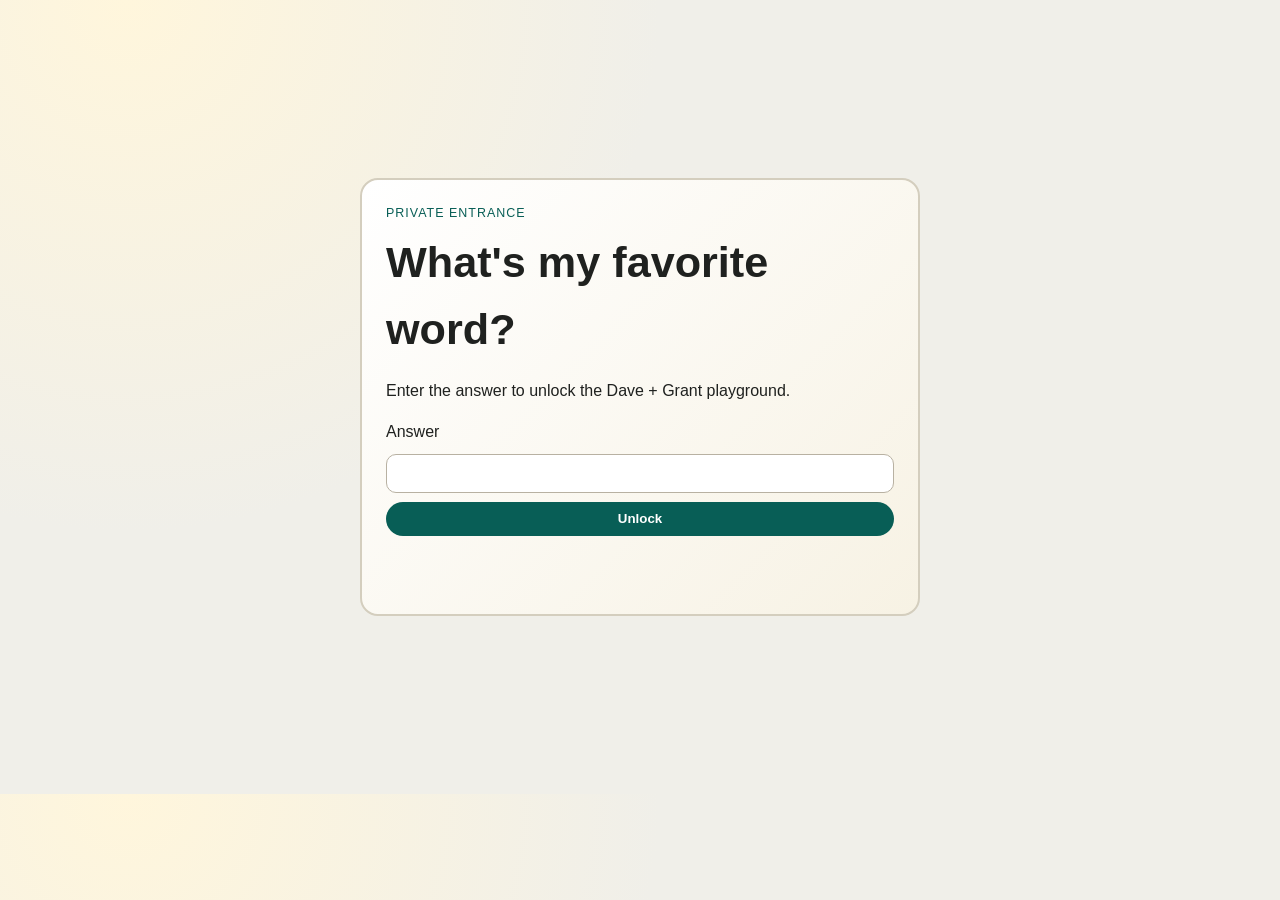
==== index.html @ 0539aa27 "Add files via upload" ====
﻿<!doctype html>
<html lang="en">
<head>
  <meta charset="UTF-8" />
  <meta name="viewport" content="width=device-width, initial-scale=1.0" />
  <title>Dave + Grant Vibe Playground</title>
  <meta name="description" content="A shared coding playground for Dave and Grant." />
  <link rel="stylesheet" href="styles.css" />
</head>
<body>
  <section class="gate-wrap" id="gate-wrap">
    <div class="gate-card">
      <p class="eyebrow">Private Entrance</p>
      <h1>What's my favorite word?</h1>
      <p>Enter the answer to unlock the Dave + Grant playground.</p>
      <form id="gate-form" class="gate-form">
        <label for="gate-input">Answer</label>
        <input id="gate-input" name="answer" type="password" autocomplete="off" required />
        <button class="btn" type="submit">Unlock</button>
      </form>
      <p id="gate-error" class="error-msg" aria-live="polite"></p>
    </div>
  </section>

  <div id="site-content" class="site-content hidden">
    <header class="hero">
      <p class="eyebrow">GitHub Pages Playground</p>
      <h1>Dave + Grant Vibe Coding Lab</h1>
      <p class="subhead">This is our playground for vibe-coding fun new projects. The sky is the limit.</p>
      <nav class="hero-actions">
        <a class="btn" href="#playgrounds">Jump To Playgrounds</a>
        <a class="btn btn-secondary" href="#memes">Motivation Memes</a>
      </nav>
    </header>

    <main>
      <section id="playgrounds" class="panel">
        <h2>Choose A Playground</h2>
        <p>Pick a tab and start building. No pressure. Just ship stuff.</p>
        <div class="tab-row" role="tablist" aria-label="Playground Tabs">
          <button id="tab-dave" class="tab-btn active" data-target="pane-dave" role="tab" aria-selected="true">Dave</button>
          <button id="tab-grant" class="tab-btn" data-target="pane-grant" role="tab" aria-selected="false">Grant</button>
        </div>

        <section id="pane-dave" class="tab-pane active" role="tabpanel" aria-labelledby="tab-dave">
          <h3>Dave's Playground</h3>
          <p>Bills energy, UFC intensity, and fast experiments.</p>
          <div class="grid">
            <article class="card">
              <h4>Buffalo Bills Build Zone</h4>
              <p>Idea: Build a game-day checklist app with scores, snacks, and superstition tracking.</p>
              <a href="projects/hello-world/index.html">Open starter project</a>
            </article>
            <article class="card">
              <h4>UFC Fight-Night Lab</h4>
              <p>Idea: Create a round timer + prediction tracker for every fight card.</p>
              <a href="notes/ideas.md">Drop this in ideas</a>
            </article>
          </div>
        </section>

        <section id="pane-grant" class="tab-pane" role="tabpanel" aria-labelledby="tab-grant">
          <h3>Grant's Playground</h3>
          <p>Magic deck vibes and Golden Knights hustle.</p>
          <div class="grid">
            <article class="card">
              <h4>Magic Deck Toolkit</h4>
              <p>Idea: Build a card combo finder and mana curve visualizer for favorite decks.</p>
              <a href="projects/hello-world/index.html">Open starter project</a>
            </article>
            <article class="card">
              <h4>Golden Knights Tracker</h4>
              <p>Idea: Build a page that tracks game dates, results, and season momentum.</p>
              <a href="notes/ideas.md">Drop this in ideas</a>
            </article>
          </div>
        </section>
      </section>

      <section id="memes" class="panel">
        <h2>Funny Motivational Memes</h2>
        <div class="grid">
          <article class="card meme-card">
            <h3>Drake Meme, Coding Edition</h3>
            <p>Not this: Overthinking architecture for 4 hours.</p>
            <p>This: Ship ugly v1, improve tomorrow.</p>
          </article>
          <article class="card meme-card">
            <h3>Distracted Boyfriend Meme</h3>
            <p>Me: Trying to focus on one feature.</p>
            <p>Also me: "What if we add AI, leaderboards, and a mini game?"</p>
          </article>
          <article class="card meme-card">
            <h3>Two Buttons Meme</h3>
            <p>Button 1: "Refactor everything."</p>
            <p>Button 2: "Push to GitHub and celebrate progress."</p>
          </article>
        </div>
      </section>
    </main>

    <footer>
      <small>Made by Dave + Grant. Built for learning and shipping.</small>
    </footer>
  </div>

  <script>
    const gateForm = document.getElementById("gate-form");
    const gateInput = document.getElementById("gate-input");
    const gateWrap = document.getElementById("gate-wrap");
    const gateError = document.getElementById("gate-error");
    const siteContent = document.getElementById("site-content");

    gateForm.addEventListener("submit", function (event) {
      event.preventDefault();
      const answer = gateInput.value.trim().toLowerCase();

      if (answer === "in") {
        gateWrap.classList.add("hidden");
        siteContent.classList.remove("hidden");
        gateError.textContent = "";
      } else {
        gateError.textContent = "Nope. Try again.";
        gateInput.select();
      }
    });

    const tabButtons = document.querySelectorAll(".tab-btn");
    const tabPanes = document.querySelectorAll(".tab-pane");

    tabButtons.forEach(function (button) {
      button.addEventListener("click", function () {
        const targetId = button.getAttribute("data-target");

        tabButtons.forEach(function (btn) {
          btn.classList.remove("active");
          btn.setAttribute("aria-selected", "false");
        });

        tabPanes.forEach(function (pane) {
          pane.classList.remove("active");
        });

        button.classList.add("active");
        button.setAttribute("aria-selected", "true");
        document.getElementById(targetId).classList.add("active");
      });
    });
  </script>
</body>
</html>
---- styles.css ----
﻿:root {
  --bg: #f0efe9;
  --ink: #1f211f;
  --panel: #fffef8;
  --accent: #085e56;
  --accent-2: #f2ba3f;
  --border: #d4cebe;
  --tab: #ece7d8;
}

* {
  box-sizing: border-box;
}

body {
  margin: 0;
  font-family: "Trebuchet MS", "Segoe UI", sans-serif;
  background:
    radial-gradient(circle at 10% 0%, #fff6dc 0%, var(--bg) 38%),
    linear-gradient(160deg, #ffffff 0%, #f3efe3 100%);
  color: var(--ink);
  line-height: 1.55;
}

.hidden {
  display: none;
}

.gate-wrap,
.hero,
.panel,
footer {
  width: min(920px, 92vw);
  margin: 1.2rem auto;
}

.gate-wrap {
  min-height: 84vh;
  display: grid;
  place-items: center;
}

.gate-card {
  width: min(560px, 100%);
  background: linear-gradient(135deg, #ffffff 0%, #f7f2e4 100%);
  border: 2px solid var(--border);
  border-radius: 18px;
  padding: 1.5rem;
}

.gate-form {
  display: grid;
  gap: 0.55rem;
}

.gate-form input {
  padding: 0.6rem;
  border-radius: 10px;
  border: 1px solid #b8b1a2;
  font-size: 1rem;
}

.error-msg {
  min-height: 1.4rem;
  color: #9f1e1e;
  font-weight: 700;
}

.site-content {
  animation: reveal 300ms ease;
}

@keyframes reveal {
  from { opacity: 0; transform: translateY(10px); }
  to { opacity: 1; transform: translateY(0); }
}

.hero {
  background: linear-gradient(120deg, #ffffff 0%, #f9f3e2 100%);
  border: 2px solid var(--border);
  border-radius: 16px;
  padding: 2rem;
}

.eyebrow {
  text-transform: uppercase;
  letter-spacing: 0.08em;
  font-size: 0.78rem;
  color: var(--accent);
  margin: 0;
}

h1 {
  margin: 0.35rem 0 0.6rem;
  font-size: clamp(1.8rem, 4vw, 2.7rem);
}

.subhead {
  margin-top: 0;
}

.hero-actions {
  display: flex;
  gap: 0.75rem;
  flex-wrap: wrap;
}

.btn {
  display: inline-block;
  padding: 0.6rem 1rem;
  border-radius: 999px;
  text-decoration: none;
  font-weight: 700;
  color: #fff;
  background: var(--accent);
  border: 0;
  cursor: pointer;
}

.btn-secondary {
  background: var(--accent-2);
  color: #2f2408;
}

.panel {
  background: var(--panel);
  border: 2px solid var(--border);
  border-radius: 14px;
  padding: 1.3rem 1.2rem;
}

.tab-row {
  display: flex;
  gap: 0.5rem;
  margin: 0.8rem 0;
}

.tab-btn {
  background: var(--tab);
  color: #2d2d2d;
  border: 1px solid #c5bea8;
  border-radius: 999px;
  padding: 0.55rem 0.9rem;
  font-weight: 700;
  cursor: pointer;
}

.tab-btn.active {
  background: var(--accent);
  color: #fff;
  border-color: var(--accent);
}

.tab-pane {
  display: none;
}

.tab-pane.active {
  display: block;
}

.grid {
  display: grid;
  grid-template-columns: repeat(auto-fit, minmax(230px, 1fr));
  gap: 1rem;
}

.card {
  border: 1px solid var(--border);
  border-radius: 12px;
  padding: 0.9rem;
  background: #fff;
}

.card h3,
.card h4 {
  margin-top: 0;
}

.meme-card {
  background: linear-gradient(140deg, #fff 0%, #f7f1df 100%);
}

a {
  color: #0f5f91;
}

footer {
  text-align: center;
  padding: 0.4rem 0 1.4rem;
}

@media (max-width: 720px) {
  .hero,
  .panel,
  .gate-card {
    padding: 1rem;
  }
}
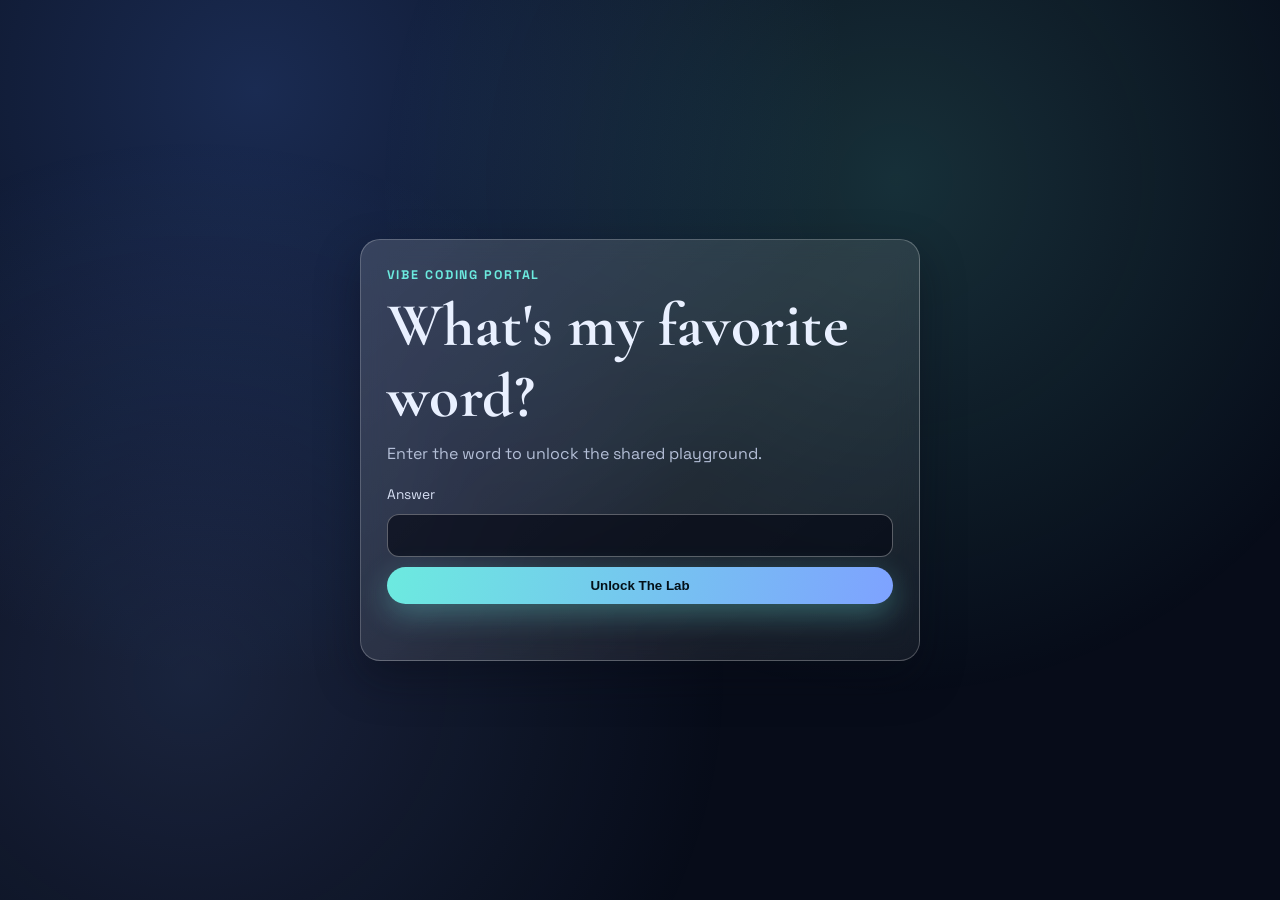
==== commit 4584c9a0: "Add files via upload" ====
--- a/index.html
+++ b/index.html
@@ -3,149 +3,28 @@
 <head>
   <meta charset="UTF-8" />
   <meta name="viewport" content="width=device-width, initial-scale=1.0" />
-  <title>Dave + Grant Vibe Playground</title>
-  <meta name="description" content="A shared coding playground for Dave and Grant." />
-  <link rel="stylesheet" href="styles.css" />
+  <title>Vibe Playground Entrance</title>
+  <meta name="description" content="Private entrance to the Dave + Grant vibe playground." />
+  <link rel="preconnect" href="https://fonts.googleapis.com" />
+  <link rel="preconnect" href="https://fonts.gstatic.com" crossorigin />
+  <link href="https://fonts.googleapis.com/css2?family=Cormorant+Garamond:wght@500;700&family=Space+Grotesk:wght@400;500;700&display=swap" rel="stylesheet" />
+  <link rel="stylesheet" href="assets/css/main.css" />
+  <script defer src="assets/js/main.js"></script>
 </head>
-<body>
-  <section class="gate-wrap" id="gate-wrap">
-    <div class="gate-card">
-      <p class="eyebrow">Private Entrance</p>
+<body data-page="gate" class="page-gate">
+  <div class="ambient-layer" aria-hidden="true"></div>
+  <main class="center-shell">
+    <section class="gate-card glass" data-reveal>
+      <p class="kicker">Vibe Coding Portal</p>
       <h1>What's my favorite word?</h1>
-      <p>Enter the answer to unlock the Dave + Grant playground.</p>
-      <form id="gate-form" class="gate-form">
+      <p class="muted">Enter the word to unlock the shared playground.</p>
+      <form id="gate-form" class="stack">
         <label for="gate-input">Answer</label>
         <input id="gate-input" name="answer" type="password" autocomplete="off" required />
-        <button class="btn" type="submit">Unlock</button>
+        <button class="btn btn-primary" type="submit">Unlock The Lab</button>
       </form>
-      <p id="gate-error" class="error-msg" aria-live="polite"></p>
-    </div>
-  </section>
-
-  <div id="site-content" class="site-content hidden">
-    <header class="hero">
-      <p class="eyebrow">GitHub Pages Playground</p>
-      <h1>Dave + Grant Vibe Coding Lab</h1>
-      <p class="subhead">This is our playground for vibe-coding fun new projects. The sky is the limit.</p>
-      <nav class="hero-actions">
-        <a class="btn" href="#playgrounds">Jump To Playgrounds</a>
-        <a class="btn btn-secondary" href="#memes">Motivation Memes</a>
-      </nav>
-    </header>
-
-    <main>
-      <section id="playgrounds" class="panel">
-        <h2>Choose A Playground</h2>
-        <p>Pick a tab and start building. No pressure. Just ship stuff.</p>
-        <div class="tab-row" role="tablist" aria-label="Playground Tabs">
-          <button id="tab-dave" class="tab-btn active" data-target="pane-dave" role="tab" aria-selected="true">Dave</button>
-          <button id="tab-grant" class="tab-btn" data-target="pane-grant" role="tab" aria-selected="false">Grant</button>
-        </div>
-
-        <section id="pane-dave" class="tab-pane active" role="tabpanel" aria-labelledby="tab-dave">
-          <h3>Dave's Playground</h3>
-          <p>Bills energy, UFC intensity, and fast experiments.</p>
-          <div class="grid">
-            <article class="card">
-              <h4>Buffalo Bills Build Zone</h4>
-              <p>Idea: Build a game-day checklist app with scores, snacks, and superstition tracking.</p>
-              <a href="projects/hello-world/index.html">Open starter project</a>
-            </article>
-            <article class="card">
-              <h4>UFC Fight-Night Lab</h4>
-              <p>Idea: Create a round timer + prediction tracker for every fight card.</p>
-              <a href="notes/ideas.md">Drop this in ideas</a>
-            </article>
-          </div>
-        </section>
-
-        <section id="pane-grant" class="tab-pane" role="tabpanel" aria-labelledby="tab-grant">
-          <h3>Grant's Playground</h3>
-          <p>Magic deck vibes and Golden Knights hustle.</p>
-          <div class="grid">
-            <article class="card">
-              <h4>Magic Deck Toolkit</h4>
-              <p>Idea: Build a card combo finder and mana curve visualizer for favorite decks.</p>
-              <a href="projects/hello-world/index.html">Open starter project</a>
-            </article>
-            <article class="card">
-              <h4>Golden Knights Tracker</h4>
-              <p>Idea: Build a page that tracks game dates, results, and season momentum.</p>
-              <a href="notes/ideas.md">Drop this in ideas</a>
-            </article>
-          </div>
-        </section>
-      </section>
-
-      <section id="memes" class="panel">
-        <h2>Funny Motivational Memes</h2>
-        <div class="grid">
-          <article class="card meme-card">
-            <h3>Drake Meme, Coding Edition</h3>
-            <p>Not this: Overthinking architecture for 4 hours.</p>
-            <p>This: Ship ugly v1, improve tomorrow.</p>
-          </article>
-          <article class="card meme-card">
-            <h3>Distracted Boyfriend Meme</h3>
-            <p>Me: Trying to focus on one feature.</p>
-            <p>Also me: "What if we add AI, leaderboards, and a mini game?"</p>
-          </article>
-          <article class="card meme-card">
-            <h3>Two Buttons Meme</h3>
-            <p>Button 1: "Refactor everything."</p>
-            <p>Button 2: "Push to GitHub and celebrate progress."</p>
-          </article>
-        </div>
-      </section>
-    </main>
-
-    <footer>
-      <small>Made by Dave + Grant. Built for learning and shipping.</small>
-    </footer>
-  </div>
-
-  <script>
-    const gateForm = document.getElementById("gate-form");
-    const gateInput = document.getElementById("gate-input");
-    const gateWrap = document.getElementById("gate-wrap");
-    const gateError = document.getElementById("gate-error");
-    const siteContent = document.getElementById("site-content");
-
-    gateForm.addEventListener("submit", function (event) {
-      event.preventDefault();
-      const answer = gateInput.value.trim().toLowerCase();
-
-      if (answer === "in") {
-        gateWrap.classList.add("hidden");
-        siteContent.classList.remove("hidden");
-        gateError.textContent = "";
-      } else {
-        gateError.textContent = "Nope. Try again.";
-        gateInput.select();
-      }
-    });
-
-    const tabButtons = document.querySelectorAll(".tab-btn");
-    const tabPanes = document.querySelectorAll(".tab-pane");
-
-    tabButtons.forEach(function (button) {
-      button.addEventListener("click", function () {
-        const targetId = button.getAttribute("data-target");
-
-        tabButtons.forEach(function (btn) {
-          btn.classList.remove("active");
-          btn.setAttribute("aria-selected", "false");
-        });
-
-        tabPanes.forEach(function (pane) {
-          pane.classList.remove("active");
-        });
-
-        button.classList.add("active");
-        button.setAttribute("aria-selected", "true");
-        document.getElementById(targetId).classList.add("active");
-      });
-    });
-  </script>
+      <p id="gate-error" class="error-text" aria-live="polite"></p>
+    </section>
+  </main>
 </body>
 </html>
--- a/assets/css/main.css
+++ b/assets/css/main.css
@@ -0,0 +1,393 @@
+﻿:root {
+  --bg: #070c19;
+  --bg-soft: #10182d;
+  --text: #e9f0ff;
+  --muted: #b4bfd7;
+  --primary: #6ceadf;
+  --primary-strong: #3ecbbf;
+  --accent: #7ea2ff;
+  --glass: rgba(255, 255, 255, 0.1);
+  --glass-border: rgba(255, 255, 255, 0.24);
+  --shadow: 0 18px 44px rgba(7, 10, 22, 0.38);
+}
+
+* {
+  box-sizing: border-box;
+}
+
+html {
+  scroll-behavior: smooth;
+}
+
+body {
+  margin: 0;
+  color: var(--text);
+  background: radial-gradient(circle at 20% 10%, #1a2b52 0%, var(--bg) 45%), linear-gradient(150deg, #090f20 0%, #05070f 100%);
+  font-family: "Space Grotesk", "Segoe UI", sans-serif;
+  line-height: 1.6;
+  min-height: 100vh;
+  overflow-x: hidden;
+}
+
+h1,
+h2,
+h3 {
+  font-family: "Cormorant Garamond", Georgia, serif;
+  letter-spacing: 0.01em;
+  line-height: 1.15;
+  margin: 0 0 0.55rem;
+}
+
+h1 {
+  font-size: clamp(2rem, 4.8vw, 4rem);
+}
+
+h2 {
+  font-size: clamp(1.7rem, 3.3vw, 2.9rem);
+}
+
+a {
+  color: #c9ddff;
+  text-decoration: none;
+}
+
+ul {
+  margin: 0;
+  padding-left: 1rem;
+}
+
+.bg-gradient,
+.ambient-layer {
+  position: fixed;
+  inset: 0;
+  pointer-events: none;
+  z-index: -2;
+}
+
+.ambient-layer {
+  background: radial-gradient(circle at 70% 20%, rgba(108, 234, 223, 0.16), transparent 45%), radial-gradient(circle at 15% 75%, rgba(126, 162, 255, 0.16), transparent 42%);
+  animation: pulse 9s ease-in-out infinite alternate;
+}
+
+@keyframes pulse {
+  from {
+    transform: scale(1);
+    opacity: 0.6;
+  }
+  to {
+    transform: scale(1.1);
+    opacity: 1;
+  }
+}
+
+.center-shell {
+  min-height: 100vh;
+  display: grid;
+  place-items: center;
+  padding: 1.2rem;
+}
+
+.glass {
+  background: linear-gradient(140deg, rgba(255, 255, 255, 0.15), rgba(255, 255, 255, 0.05));
+  border: 1px solid var(--glass-border);
+  box-shadow: var(--shadow);
+  border-radius: 20px;
+  backdrop-filter: blur(12px);
+}
+
+.gate-card {
+  width: min(560px, 100%);
+  padding: 1.6rem;
+}
+
+.kicker {
+  margin: 0 0 0.35rem;
+  font-size: 0.78rem;
+  letter-spacing: 0.15em;
+  text-transform: uppercase;
+  color: var(--primary);
+  font-weight: 700;
+}
+
+.muted {
+  color: var(--muted);
+  margin-top: 0;
+}
+
+.stack {
+  display: grid;
+  gap: 0.58rem;
+}
+
+label {
+  font-size: 0.86rem;
+  color: #d8e1f5;
+}
+
+input {
+  width: 100%;
+  border: 1px solid rgba(255, 255, 255, 0.32);
+  border-radius: 12px;
+  background: rgba(5, 9, 20, 0.65);
+  color: #fff;
+  font-size: 1rem;
+  padding: 0.72rem;
+}
+
+input:focus {
+  outline: 2px solid rgba(108, 234, 223, 0.58);
+  outline-offset: 2px;
+}
+
+.btn {
+  border: 0;
+  border-radius: 999px;
+  padding: 0.7rem 1.2rem;
+  font-weight: 700;
+  cursor: pointer;
+  transition: transform 160ms ease, box-shadow 160ms ease, background 200ms ease;
+}
+
+.btn-primary {
+  color: #041018;
+  background: linear-gradient(100deg, var(--primary) 0%, var(--accent) 100%);
+  box-shadow: 0 10px 30px rgba(108, 234, 223, 0.32);
+}
+
+.btn-primary:hover {
+  transform: translateY(-2px);
+  box-shadow: 0 12px 36px rgba(108, 234, 223, 0.42);
+}
+
+.error-text {
+  min-height: 1.3rem;
+  margin: 0.6rem 0 0;
+  color: #ff8b95;
+  font-weight: 700;
+}
+
+.top-nav {
+  width: min(1120px, 94vw);
+  margin: 1rem auto;
+  padding: 0.75rem 1rem;
+  display: flex;
+  justify-content: space-between;
+  align-items: center;
+  gap: 0.8rem;
+  position: sticky;
+  top: 0.55rem;
+  z-index: 30;
+}
+
+.brand {
+  color: #f7fbff;
+  font-weight: 700;
+}
+
+.top-nav nav {
+  display: flex;
+  gap: 0.75rem;
+  flex-wrap: wrap;
+}
+
+.top-nav nav a {
+  color: #dde8ff;
+  font-size: 0.92rem;
+  opacity: 0.95;
+}
+
+.top-nav nav a:hover {
+  color: #fff;
+}
+
+main {
+  width: min(1120px, 94vw);
+  margin: 0 auto;
+  padding: 0 0 2.2rem;
+}
+
+.hero-video-wrap {
+  position: relative;
+  border-radius: 24px;
+  overflow: hidden;
+  min-height: min(78vh, 760px);
+  margin-top: 1rem;
+}
+
+.hero-video {
+  position: absolute;
+  inset: 0;
+  width: 100%;
+  height: 100%;
+  object-fit: cover;
+  transform: scale(1.03);
+}
+
+.hero-overlay {
+  position: absolute;
+  inset: 0;
+  background: linear-gradient(180deg, rgba(4, 8, 20, 0.16), rgba(4, 8, 20, 0.68));
+}
+
+.hero-content {
+  position: relative;
+  z-index: 2;
+  width: min(780px, 94%);
+  margin: 0 auto;
+  padding: clamp(1.6rem, 6vw, 3.2rem);
+  padding-top: clamp(4.4rem, 13vw, 8.5rem);
+  animation: riseIn 850ms ease;
+}
+
+.hero-content p {
+  max-width: 58ch;
+  color: #d9e5ff;
+}
+
+@keyframes riseIn {
+  from {
+    opacity: 0;
+    transform: translateY(24px);
+  }
+  to {
+    opacity: 1;
+    transform: translateY(0);
+  }
+}
+
+.section-shell {
+  margin-top: 1.4rem;
+}
+
+.section-head p {
+  margin-top: 0;
+  color: var(--muted);
+}
+
+.choice-grid,
+.dashboard-grid {
+  display: grid;
+  grid-template-columns: repeat(auto-fit, minmax(250px, 1fr));
+  gap: 1rem;
+}
+
+.choice-card,
+.card {
+  padding: 1.1rem;
+  position: relative;
+  overflow: hidden;
+}
+
+.choice-card {
+  min-height: 200px;
+}
+
+.choice-card span {
+  display: inline-block;
+  margin-top: 0.5rem;
+  font-weight: 700;
+  color: #edfbff;
+}
+
+.spotlight::before {
+  content: "";
+  position: absolute;
+  inset: -50%;
+  background: radial-gradient(circle at var(--spot-x, 50%) var(--spot-y, 50%), rgba(108, 234, 223, 0.3), transparent 34%);
+  opacity: 0;
+  transition: opacity 220ms ease;
+}
+
+.spotlight:hover::before {
+  opacity: 1;
+}
+
+.lift {
+  transition: transform 220ms ease, box-shadow 220ms ease, border-color 220ms ease;
+}
+
+.lift:hover {
+  transform: translateY(-4px);
+  border-color: rgba(108, 234, 223, 0.52);
+  box-shadow: 0 18px 36px rgba(6, 10, 20, 0.45);
+}
+
+.quote-panel {
+  padding: 1rem;
+}
+
+blockquote {
+  margin: 0;
+  font-size: clamp(1.2rem, 2.5vw, 1.9rem);
+  color: #edf5ff;
+}
+
+.tabs {
+  padding: 1rem;
+}
+
+.tab-buttons {
+  display: flex;
+  gap: 0.5rem;
+  flex-wrap: wrap;
+  margin-bottom: 0.8rem;
+}
+
+.tab-button {
+  border: 1px solid rgba(255, 255, 255, 0.22);
+  color: #dce6ff;
+  background: rgba(255, 255, 255, 0.08);
+  padding: 0.45rem 0.8rem;
+  border-radius: 999px;
+  cursor: pointer;
+}
+
+.tab-button.active {
+  background: rgba(108, 234, 223, 0.23);
+  color: #fff;
+}
+
+.tab-panel {
+  display: none;
+  color: #d7e2fa;
+}
+
+.tab-panel.active {
+  display: block;
+}
+
+.hero-mini {
+  padding: 1.2rem;
+}
+
+.site-footer {
+  width: min(1120px, 94vw);
+  margin: 0 auto 1.6rem;
+  color: #adbddf;
+  text-align: center;
+}
+
+[data-reveal] {
+  opacity: 0;
+  transform: translateY(22px);
+  transition: opacity 520ms ease, transform 520ms ease;
+}
+
+[data-reveal].reveal-in {
+  opacity: 1;
+  transform: translateY(0);
+}
+
+@media (max-width: 800px) {
+  .top-nav {
+    position: static;
+  }
+
+  .hero-video-wrap {
+    min-height: 62vh;
+  }
+
+  .hero-content {
+    padding-top: 4.8rem;
+  }
+}
